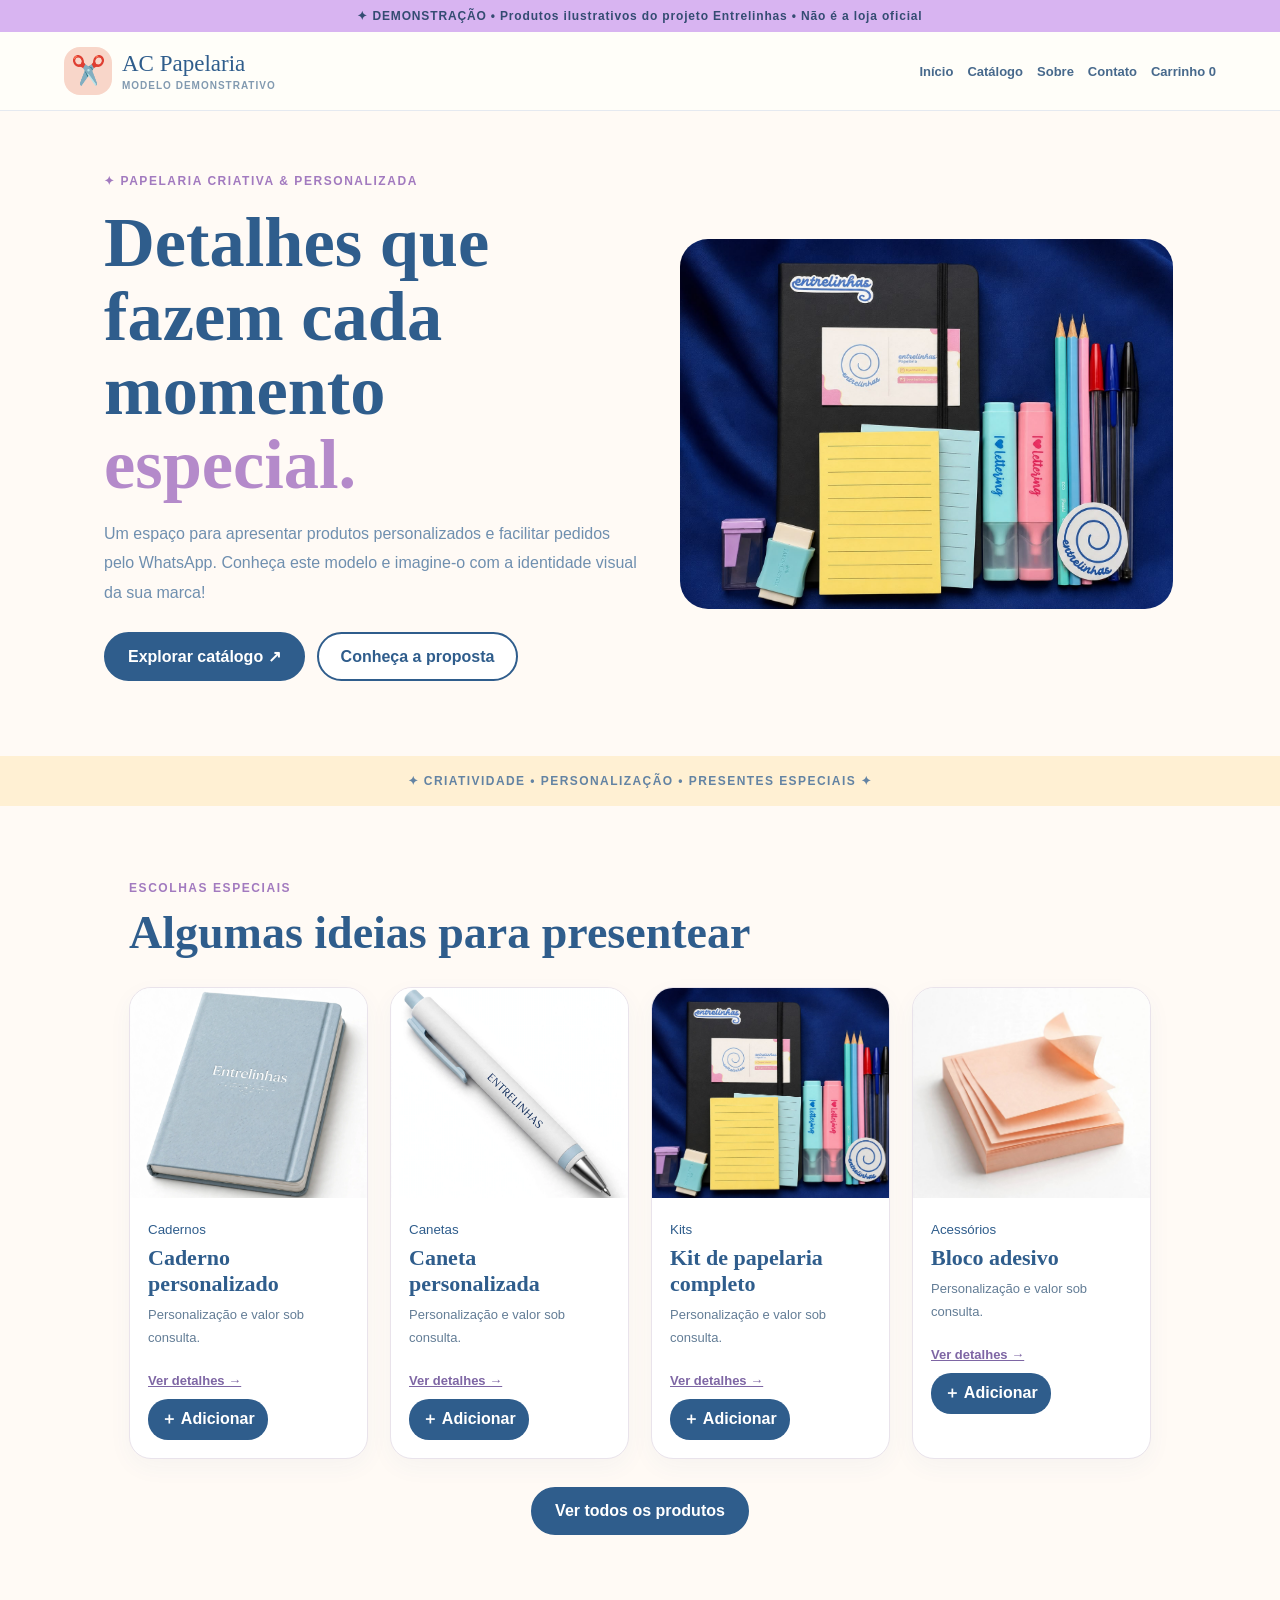
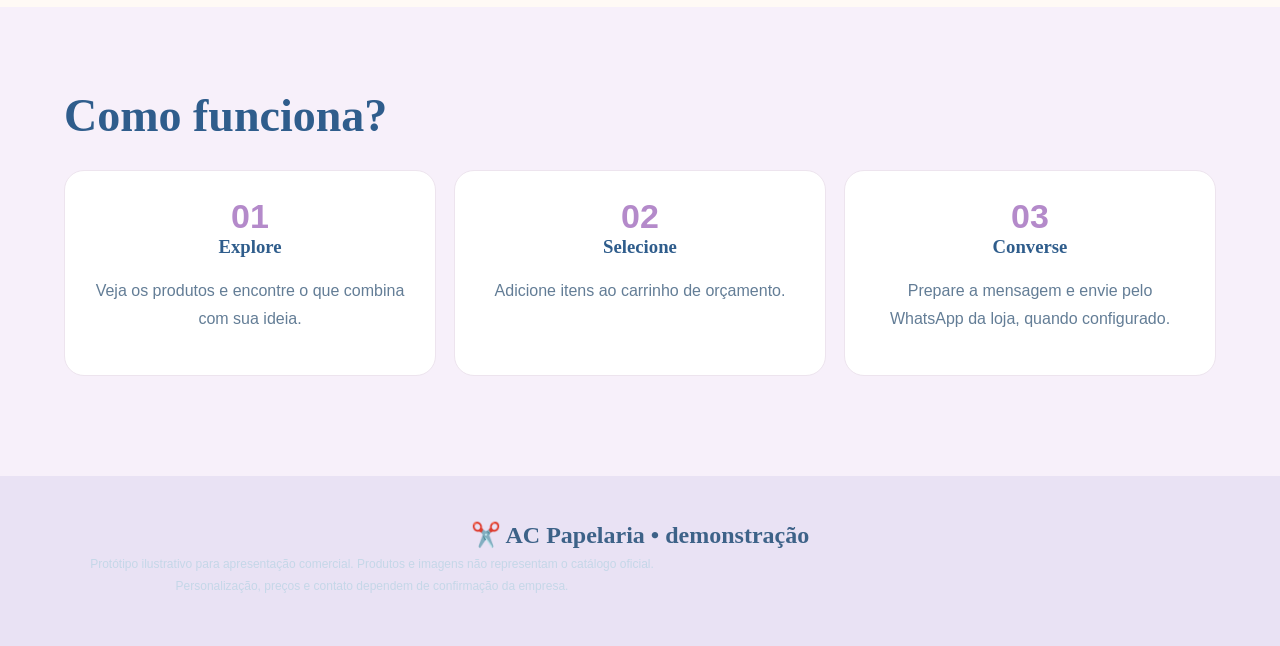
==== ac_papelaria_6_paginas_github/index.html @ 0bc4beaa "Add files via upload" ====
<!doctype html><html lang="pt-BR"><head><meta charset="utf-8"><meta name="viewport" content="width=device-width,initial-scale=1"><meta name="description" content="Demonstração de catálogo digital para papelaria personalizada"><title>Início | AC Papelaria — Demonstração</title><link rel="stylesheet" href="style.css"><link rel="stylesheet" href="extra.css"></head><body><div class="notice">✦ DEMONSTRAÇÃO • Produtos ilustrativos do projeto Entrelinhas • Não é a loja oficial</div><header class="header"><a class="brand" href="index.html"><span class="brandicon">✂️</span><span>AC Papelaria<small>Modelo demonstrativo</small></span></a><nav aria-label="Menu principal"><a href="index.html">Início</a><a href="catalogo.html">Catálogo</a><a href="sobre.html">Sobre</a><a href="contato.html">Contato</a><a href="carrinho.html">Carrinho <span id="cartCount">0</span></a></nav></header><main><section class="hero"><div><span class="eyebrow">✦ PAPELARIA CRIATIVA & PERSONALIZADA</span><h1>Detalhes que fazem cada momento <em>especial.</em></h1><p>Um espaço para apresentar produtos personalizados e facilitar pedidos pelo WhatsApp. Conheça este modelo e imagine-o com a identidade visual da sua marca!</p><div class="actions"><a class="primary" href="catalogo.html">Explorar catálogo ↗</a><a class="outline" href="sobre.html">Conheça a proposta</a></div></div><div class="hero-photo"><img src="img/kit-papelaria-completo.png" alt="Kit de papelaria demonstrativo"></div></section><div class="ribbon">✦ CRIATIVIDADE • PERSONALIZAÇÃO • PRESENTES ESPECIAIS ✦</div><section class="section"><span class="eyebrow">Escolhas especiais</span><h2>Algumas ideias para presentear</h2><div class="product-grid" id="featured"></div><div class="center"><a class="primary" href="catalogo.html">Ver todos os produtos</a></div></section><section class="section soft"><h2>Como funciona?</h2><div class="steps"><article><b>01</b><h3>Explore</h3><p>Veja os produtos e encontre o que combina com sua ideia.</p></article><article><b>02</b><h3>Selecione</h3><p>Adicione itens ao carrinho de orçamento.</p></article><article><b>03</b><h3>Converse</h3><p>Prepare a mensagem e envie pelo WhatsApp da loja, quando configurado.</p></article></div></section></main><footer class="foot"><strong>✂️ AC Papelaria • demonstração</strong><p>Protótipo ilustrativo para apresentação comercial. Produtos e imagens não representam o catálogo oficial.</p><p>Personalização, preços e contato dependem de confirmação da empresa.</p></footer><script src="produtos.js"></script><script src="site.js"></script></body></html>
---- ac_papelaria_6_paginas_github/style.css ----
*{box-sizing:border-box}html{scroll-behavior:smooth}body{margin:0;background:#fffaf5;color:#2f5d8c;font-family:Nunito,sans-serif}h1,h2,h3,.brand{font-family:'Baloo 2',cursive}h1,h2,h3,p{margin-top:0}button,input{font:inherit}button{cursor:pointer}.notice{text-align:center;background:#d8b4f1;color:#344c72;padding:9px;font-size:12px;font-weight:800;letter-spacing:.07em}.header{position:sticky;top:0;z-index:10;display:flex;align-items:center;justify-content:space-between;gap:16px;background:#fffef9ee;backdrop-filter:blur(10px);border-bottom:1px solid #e5e9f0;padding:15px max(5%,calc((100vw - 1160px)/2))}.brand{display:flex;align-items:center;gap:10px;text-decoration:none;color:#2f5d8c;font-size:23px;line-height:1}.brand small{display:block;font:700 10px Nunito,sans-serif;color:#829ab0;letter-spacing:.1em;margin-top:5px;text-transform:uppercase}.brandicon{display:grid;place-items:center;background:#f8d6c9;border-radius:16px;width:48px;height:48px;font-size:28px}.header nav{display:flex;gap:25px}.header nav a{text-decoration:none;color:#47698c;font-size:13px;font-weight:800}.cart-open{border:0;border-radius:30px;padding:12px 17px;background:#2f5d8c;color:white;font-weight:800}.cart-open span{background:#f8d6c9;color:#2f5d8c;border-radius:30px;padding:3px 8px;margin-left:5px}.hero{max-width:1200px;margin:auto;display:grid;grid-template-columns:1.1fr 1fr;min-height:500px;align-items:center;padding:60px 5% 75px;gap:30px}.eyebrow{color:#a27abf;font-size:12px;font-weight:900;letter-spacing:.13em;text-transform:uppercase}.hero h1{font-size:clamp(40px,5.5vw,72px);line-height:1.05;margin:17px 0;color:#2f5d8c}.hero h1 em{color:#b48aca;font-style:normal}.hero p{font-size:16px;color:#6f8faf;max-width:540px;line-height:1.85}.hero-actions{display:flex;gap:12px;flex-wrap:wrap;margin:26px 0}.btn{display:inline-flex;align-items:center;justify-content:center;border:0;border-radius:40px;padding:13px 24px;font-weight:900;text-decoration:none;transition:.2s}.btn:hover{transform:translateY(-2px)}.primary{background:#2f5d8c;color:white}.secondary{background:#fff;border:2px solid #afcbe6;color:#2f5d8c}.mini{display:flex;gap:15px;flex-wrap:wrap;color:#7593ad;font-size:12px;font-weight:800}.hero-art{position:relative;min-height:380px;display:grid;place-items:center}.blob{position:absolute;width:88%;height:90%;background:#e3d0f2;border-radius:45% 55% 50% 50%;transform:rotate(-8deg)}.hero-art img{position:relative;max-height:340px;max-width:85%;object-fit:contain;filter:drop-shadow(0 20px 16px #2f5d8c20)}.float{position:absolute;background:white;border-radius:22px;padding:12px 17px;box-shadow:0 8px 25px #2f5d8c15;color:#7291ad;font-size:12px;font-weight:900}.f1{top:10%;left:0}.f2{bottom:10%;right:0}.ribbon{background:#f6f1c6;color:#6383a3;padding:16px;text-align:center;font-size:12px;font-weight:900;letter-spacing:.15em}.section{padding:75px max(5%,calc((100vw - 1160px)/2))}.catalog{background:#f2f6fa}.section-head{display:flex;justify-content:space-between;align-items:end;gap:20px}.section h2{font-size:clamp(30px,4vw,44px);margin:10px 0}.section h2 span{color:#b48aca}.section-head p{color:#7892a9}.filters input{border:2px solid #dce7ef;border-radius:40px;padding:13px 19px;outline:none;min-width:220px}.filters input:focus{border-color:#8eacd0}.categories{display:flex;flex-wrap:wrap;gap:9px;margin:26px 0}.chip{border:1px solid #cdddec;border-radius:30px;padding:10px 18px;background:white;color:#6382a0;font-size:12px;font-weight:900}.chip.active{background:#2f5d8c;color:white;border-color:#2f5d8c}.products{display:grid;grid-template-columns:repeat(4,minmax(0,1fr));gap:20px}.product{background:white;border-radius:24px;overflow:hidden;box-shadow:0 5px 22px #2f5d8c0b;display:flex;flex-direction:column}.product .photo{background:#f6eef8;aspect-ratio:1.1;display:grid;place-items:center;padding:18px}.product:nth-child(3n) .photo{background:#f8ece3}.product:nth-child(4n) .photo{background:#e7f1f8}.photo img{width:100%;height:100%;object-fit:contain;transition:.2s}.product:hover img{transform:scale(1.04)}.productbody{padding:18px;display:flex;flex-direction:column;flex:1}.product small{color:#aa8cc2;font-size:11px;font-weight:900;text-transform:uppercase}.product h3{font-size:20px;line-height:1.2;margin:8px 0}.product p{font-size:12px;color:#849bb0;margin-bottom:20px}.product button{margin-top:auto;background:#e8eef7;color:#2f5d8c;border:0;border-radius:30px;padding:11px;font-size:12px;font-weight:900}.product button:hover{background:#2f5d8c;color:white}.hint{font-size:12px;color:#8395a5;margin-top:25px}.steps{text-align:center}.stepgrid{display:grid;grid-template-columns:repeat(3,1fr);gap:18px;margin-top:32px}.stepgrid article{background:white;border:1px solid #e5e9f0;border-radius:22px;padding:25px}.stepgrid b{display:inline-grid;place-items:center;width:52px;height:52px;border-radius:50%;background:#f8d6c9;font-family:'Baloo 2';font-size:22px}.stepgrid h3{font-size:23px;margin:12px 0 4px}.stepgrid p{font-size:13px;color:#829bb0}.cta{background:#e8d7f2;display:flex;justify-content:space-between;align-items:center;gap:25px}.cta p{color:#587b9c}footer{background:#2f5d8c;color:white;padding:40px 5%;text-align:center}footer strong{font:700 24px 'Baloo 2'}footer strong span{font-size:13px}footer p{font-size:12px;color:#c5d7e8;margin:8px auto;max-width:600px}.shade{position:fixed;inset:0;background:#182a46aa;z-index:20}.shade[hidden]{display:none}.drawer{position:fixed;right:0;top:0;height:100dvh;width:min(440px,100%);z-index:21;background:#fffaf5;box-shadow:-10px 0 40px #152d4540;transform:translateX(110%);transition:transform .25s;display:flex;flex-direction:column}.drawer.open{transform:translateX(0)}.drawerhead{display:flex;justify-content:space-between;align-items:start;padding:25px;border-bottom:1px solid #e5e9f0}.drawerhead small{font-size:12px;color:#ad8bbd;font-weight:800}.drawerhead h2{font-size:26px;margin:0}.close{border:0;background:#e8eef7;border-radius:50%;width:35px;height:35px}.cartitems{overflow:auto;flex:1;padding:20px}.cartitem{display:flex;align-items:center;gap:12px;border-bottom:1px solid #e8edf1;padding:12px 0}.cartitem img{width:65px;height:65px;object-fit:contain;background:#f5ebf8;border-radius:12px}.cartitem .details{flex:1}.cartitem strong{font-size:13px}.cartitem small{display:block;color:#839bb1;font-size:11px}.qty{display:flex;align-items:center;gap:8px;margin-top:6px}.qty button{border:0;background:#e7edf4;border-radius:7px;width:26px;height:26px}.drawerfoot{border-top:1px solid #e5e9f0;padding:20px}.drawerfoot p,.drawerfoot small{font-size:12px;color:#7892a9}.full{width:100%}.empty{text-align:center;color:#829bb0;padding:45px 10px}.sr{position:absolute;width:1px;height:1px;overflow:hidden;clip:rect(0,0,0,0)}@media(max-width:850px){.header nav{display:none}.hero{grid-template-columns:1fr;padding-top:40px}.hero-art{min-height:290px}.hero-art img{max-height:260px}.products{grid-template-columns:repeat(2,minmax(0,1fr))}.section-head{align-items:start;flex-direction:column}.stepgrid{grid-template-columns:1fr}.cta{flex-direction:column;align-items:start}}@media(max-width:480px){.header{padding:12px 4%}.brand{font-size:17px}.brandicon{width:38px;height:38px}.cart-open{font-size:11px;padding:10px}.hero h1{font-size:40px}.hero{padding:38px 5%}.hero-art{min-height:230px}.hero-art img{max-height:210px}.float{font-size:9px;padding:8px}.products{gap:10px}.productbody{padding:12px}.product h3{font-size:16px}.section{padding:50px 5%}.filters input{width:100%}}
---- ac_papelaria_6_paginas_github/extra.css ----
body{min-height:100vh}a{color:inherit}.header{flex-wrap:wrap}.header nav{flex-wrap:wrap;gap:14px}.header nav a:hover{color:#a27abf}.section{max-width:1150px;margin:auto;padding:72px 5%}.section h1{font-size:clamp(36px,5vw,60px);margin:12px 0}.section h2{font-size:clamp(30px,4vw,46px)}.section p{line-height:1.75;color:#637d96}.narrow{max-width:930px}.soft{background:#f7f0fa;max-width:none}.actions,.cart-actions{display:flex;flex-wrap:wrap;gap:12px;margin-top:25px}.primary,.outline{display:inline-flex;align-items:center;justify-content:center;padding:13px 22px;border-radius:30px;text-decoration:none;font-weight:800;border:2px solid #2f5d8c;cursor:pointer}.primary{background:#2f5d8c;color:white}.outline{background:white;color:#2f5d8c}.primary:hover{background:#254b73}.hero-photo img{max-width:100%;border-radius:28px;max-height:370px;object-fit:cover}.ribbon{background:#fff0d3;padding:18px;text-align:center;font-weight:900;letter-spacing:.12em;font-size:12px}.product-grid{display:grid;grid-template-columns:repeat(auto-fit,minmax(215px,1fr));gap:22px;margin:28px 0}.product-card{background:white;border:1px solid #e9e3eb;border-radius:22px;overflow:hidden;box-shadow:0 8px 24px #2f5d8c0b}.product-card img{width:100%;height:210px;object-fit:cover;background:#f8f0f4}.product-card .pad{padding:18px}.product-card h3{font-size:22px;margin:7px 0}.product-card p{font-size:13px}.product-card button,.product-card a{margin-top:10px}.product-card button{background:#2f5d8c;color:white;border:0;border-radius:20px;padding:10px 13px;font-weight:800}.product-card .details-link{display:inline-block;font-size:13px;color:#7e66a4;font-weight:800}.filters{display:flex;flex-wrap:wrap;gap:14px;align-items:center;margin:28px 0}.filters input{padding:14px 18px;border:1px solid #d8dce7;border-radius:16px;min-width:min(100%,280px)}.categories{display:flex;gap:8px;flex-wrap:wrap}.categories button{border:1px solid #d6c8e1;background:white;color:#506d91;border-radius:20px;padding:10px 14px}.categories button.active{background:#d8b4f1;color:#344c72}.steps,.info-grid{display:grid;grid-template-columns:repeat(auto-fit,minmax(210px,1fr));gap:18px;margin:28px 0}.steps article,.info-grid article{background:white;padding:26px;border-radius:20px;border:1px solid #ede4ee}.steps b{font-size:34px;color:#b48aca}.center{text-align:center;margin-top:25px}.product-detail{display:grid;grid-template-columns:1fr 1fr;gap:45px;align-items:center;margin-top:28px}.product-detail img{width:100%;border-radius:24px}.back{display:inline-block;text-decoration:none;margin-bottom:20px}.cart-list{margin:26px 0}.cart-row{display:flex;align-items:center;gap:15px;border-bottom:1px solid #e5e9ef;padding:16px 0}.cart-row img{width:86px;height:86px;object-fit:cover;border-radius:14px}.cart-row .grow{flex:1}.qty{display:flex;gap:12px;align-items:center}.qty button{width:34px;height:34px;border:1px solid #d8dce7;border-radius:50%;background:white}.note{padding:14px;background:#f8f0fa;border-radius:12px;font-size:13px}.foot{text-align:center;padding:45px 5%;background:#e9e2f4;color:#3d6288}.foot p{font-size:12px;margin:8px}.empty{padding:28px;border:1px dashed #d8c8e1;border-radius:16px}.hero .actions a{white-space:nowrap}@media(max-width:720px){.header{position:static;padding:14px 5%}.header nav{gap:10px}.header nav a{font-size:12px}.hero{grid-template-columns:1fr;padding:45px 5%}.product-detail{grid-template-columns:1fr}.cart-row{flex-wrap:wrap}.section{padding:42px 5%}}
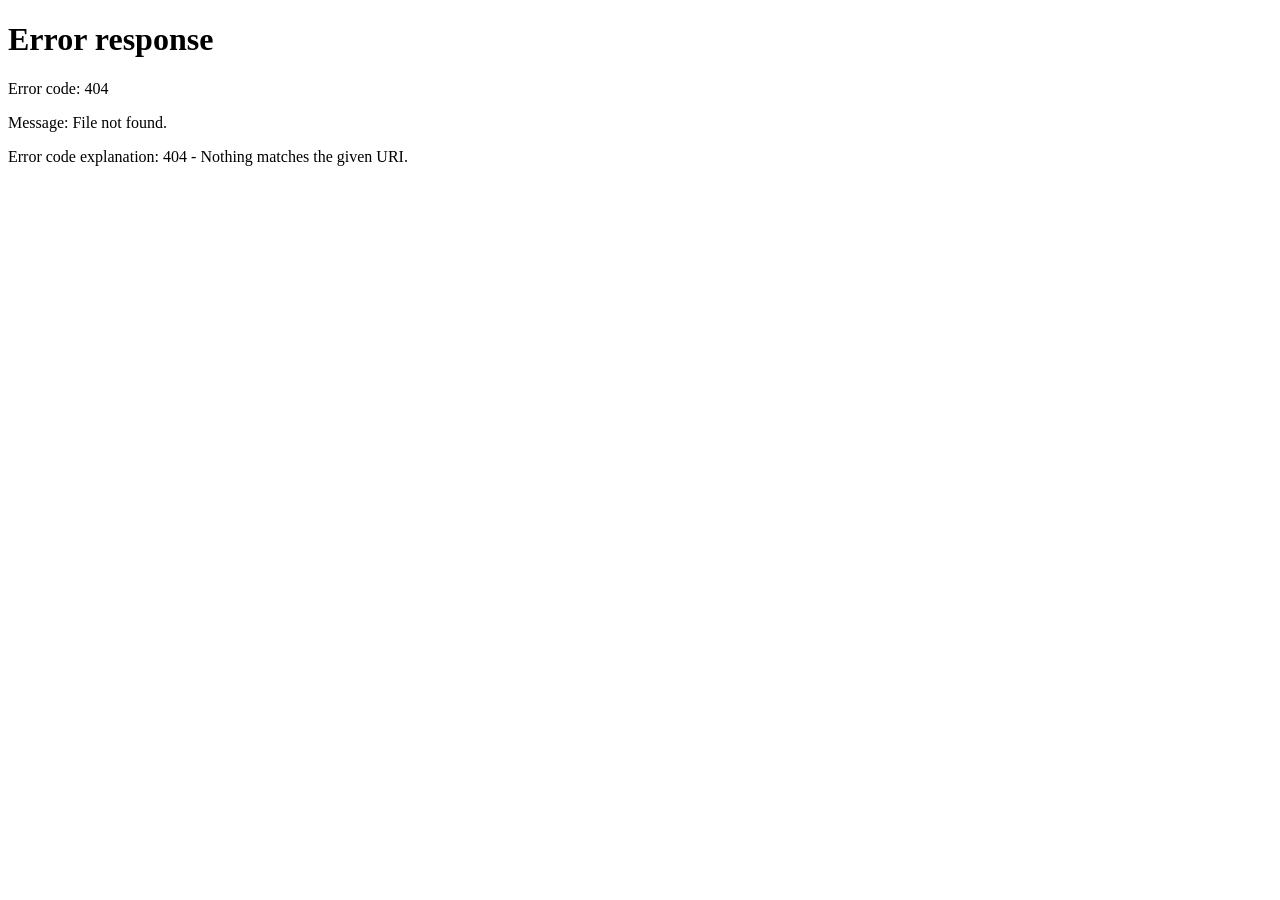
==== commit 131a9d03: "Update index.html" ====
--- a/ac_papelaria_6_paginas_github/index.html
+++ b/ac_papelaria_6_paginas_github/index.html
@@ -1 +1,15 @@
-<!doctype html><html lang="pt-BR"><head><meta charset="utf-8"><meta name="viewport" content="width=device-width,initial-scale=1"><meta name="description" content="Demonstração de catálogo digital para papelaria personalizada"><title>Início | AC Papelaria — Demonstração</title><link rel="stylesheet" href="style.css"><link rel="stylesheet" href="extra.css"></head><body><div class="notice">✦ DEMONSTRAÇÃO • Produtos ilustrativos do projeto Entrelinhas • Não é a loja oficial</div><header class="header"><a class="brand" href="index.html"><span class="brandicon">✂️</span><span>AC Papelaria<small>Modelo demonstrativo</small></span></a><nav aria-label="Menu principal"><a href="index.html">Início</a><a href="catalogo.html">Catálogo</a><a href="sobre.html">Sobre</a><a href="contato.html">Contato</a><a href="carrinho.html">Carrinho <span id="cartCount">0</span></a></nav></header><main><section class="hero"><div><span class="eyebrow">✦ PAPELARIA CRIATIVA & PERSONALIZADA</span><h1>Detalhes que fazem cada momento <em>especial.</em></h1><p>Um espaço para apresentar produtos personalizados e facilitar pedidos pelo WhatsApp. Conheça este modelo e imagine-o com a identidade visual da sua marca!</p><div class="actions"><a class="primary" href="catalogo.html">Explorar catálogo ↗</a><a class="outline" href="sobre.html">Conheça a proposta</a></div></div><div class="hero-photo"><img src="img/kit-papelaria-completo.png" alt="Kit de papelaria demonstrativo"></div></section><div class="ribbon">✦ CRIATIVIDADE • PERSONALIZAÇÃO • PRESENTES ESPECIAIS ✦</div><section class="section"><span class="eyebrow">Escolhas especiais</span><h2>Algumas ideias para presentear</h2><div class="product-grid" id="featured"></div><div class="center"><a class="primary" href="catalogo.html">Ver todos os produtos</a></div></section><section class="section soft"><h2>Como funciona?</h2><div class="steps"><article><b>01</b><h3>Explore</h3><p>Veja os produtos e encontre o que combina com sua ideia.</p></article><article><b>02</b><h3>Selecione</h3><p>Adicione itens ao carrinho de orçamento.</p></article><article><b>03</b><h3>Converse</h3><p>Prepare a mensagem e envie pelo WhatsApp da loja, quando configurado.</p></article></div></section></main><footer class="foot"><strong>✂️ AC Papelaria • demonstração</strong><p>Protótipo ilustrativo para apresentação comercial. Produtos e imagens não representam o catálogo oficial.</p><p>Personalização, preços e contato dependem de confirmação da empresa.</p></footer><script src="produtos.js"></script><script src="site.js"></script></body></html>+
+<!DOCTYPE html>
+<html lang="pt-BR">
+<head>
+  <meta charset="UTF-8">
+  <meta http-equiv="refresh"
+        content="0; url=ac_papelaria_6_paginas_github/">
+  <title>AC Papelaria</title>
+</head>
+<body>
+  <a href="ac_papelaria_6_paginas_github/">
+    Acessar catálogo
+  </a>
+</body>
+</html>
